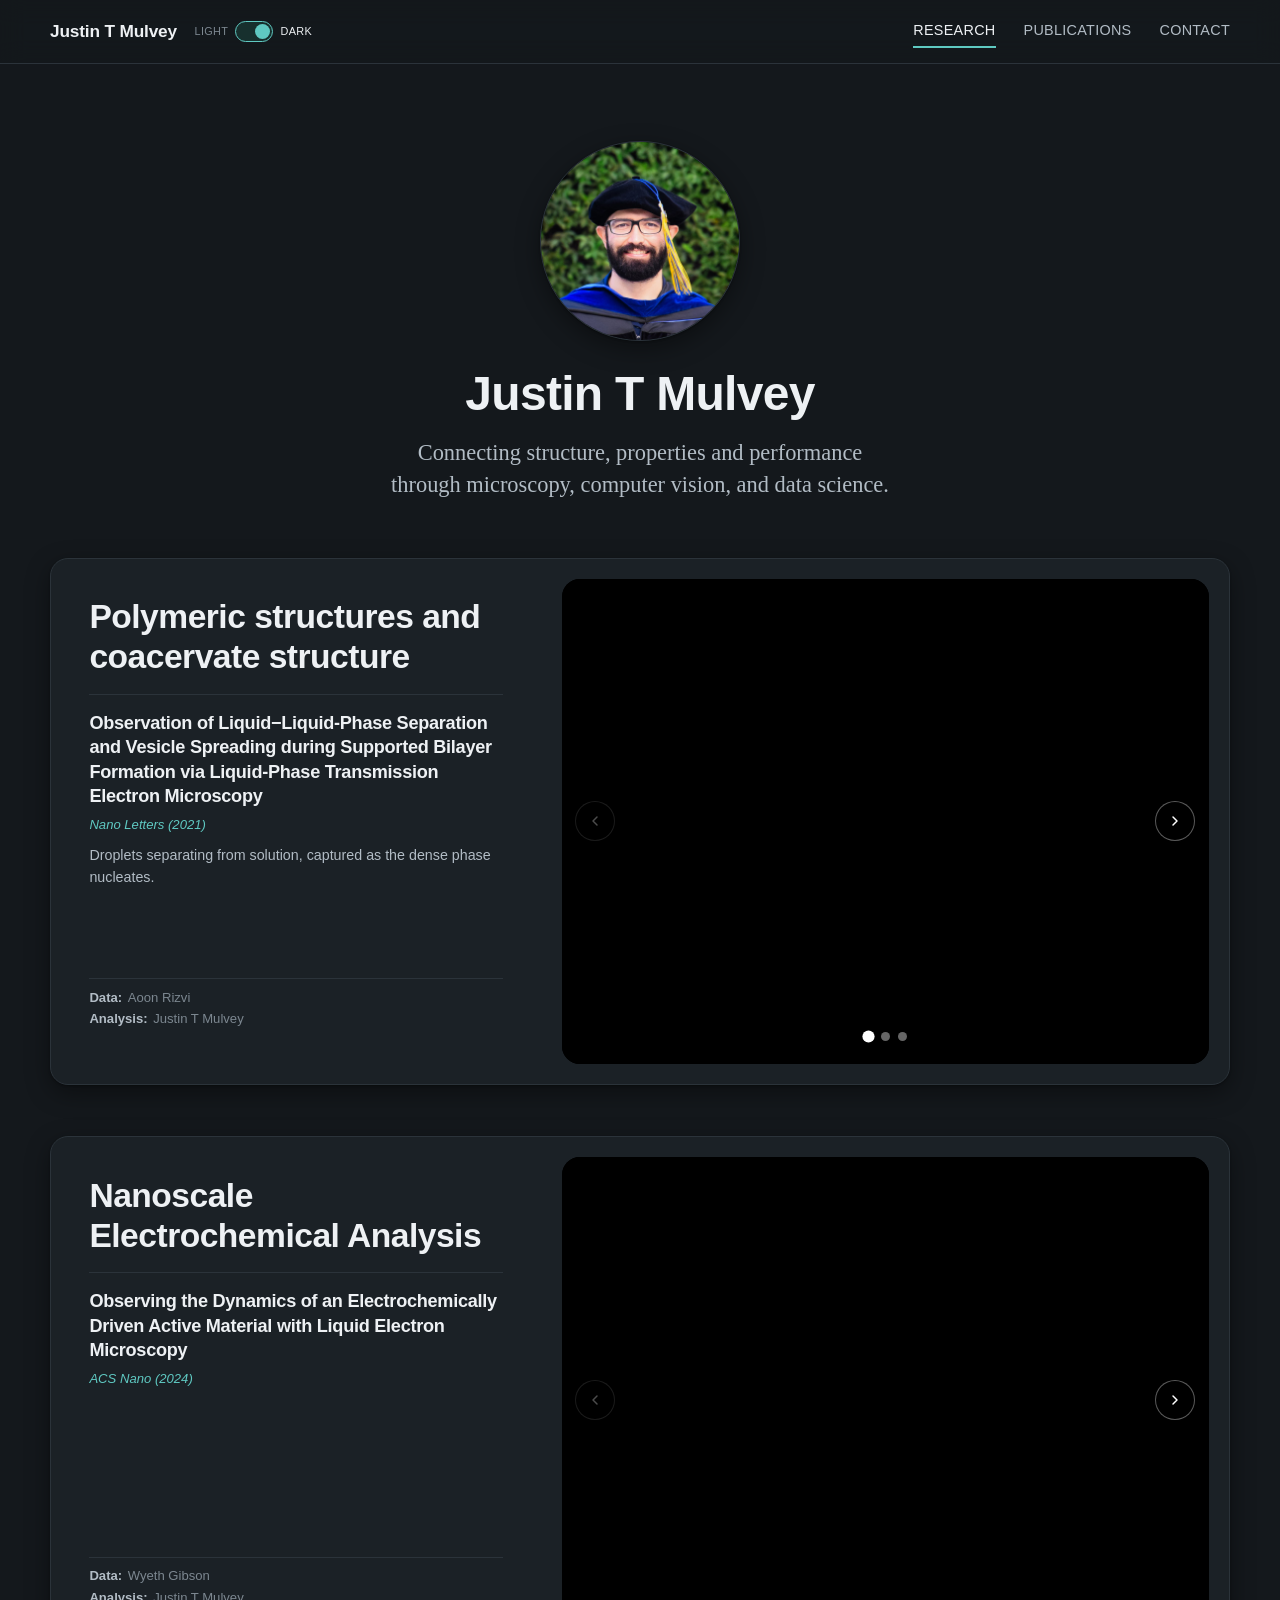
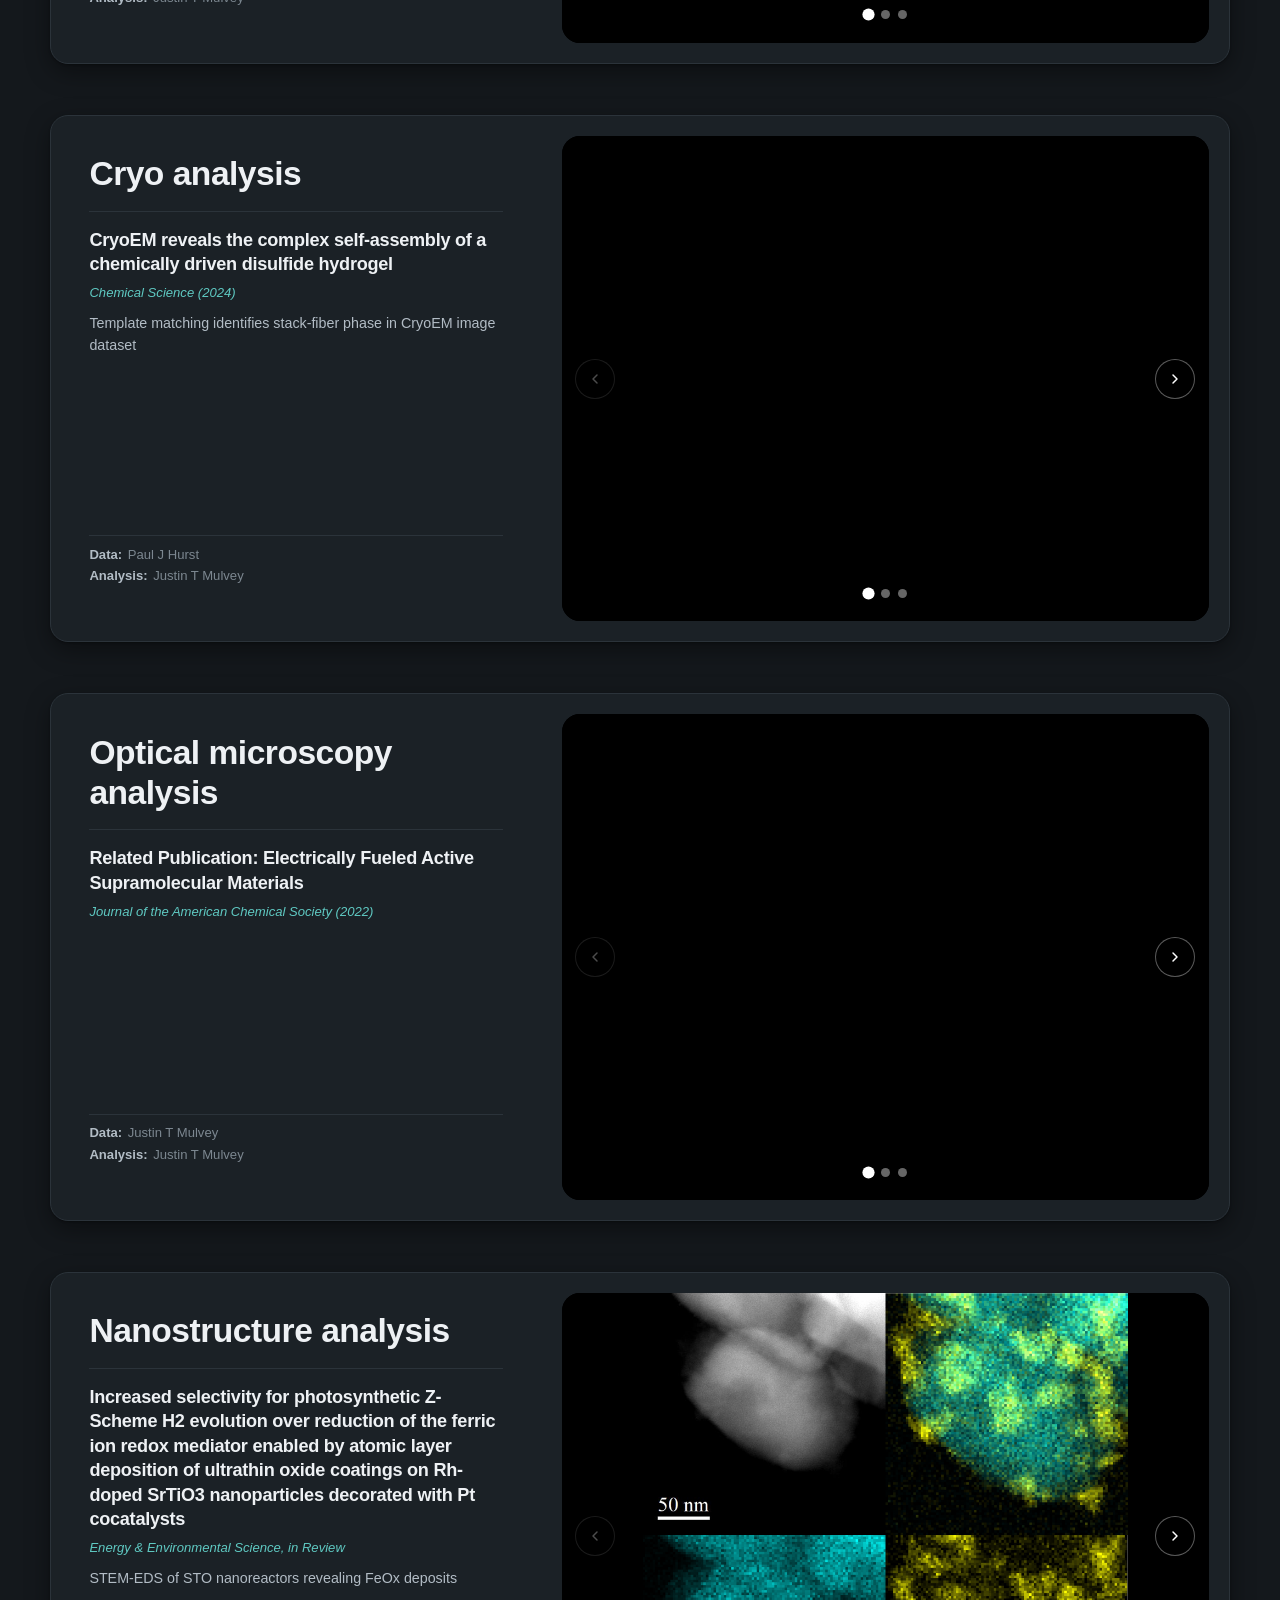
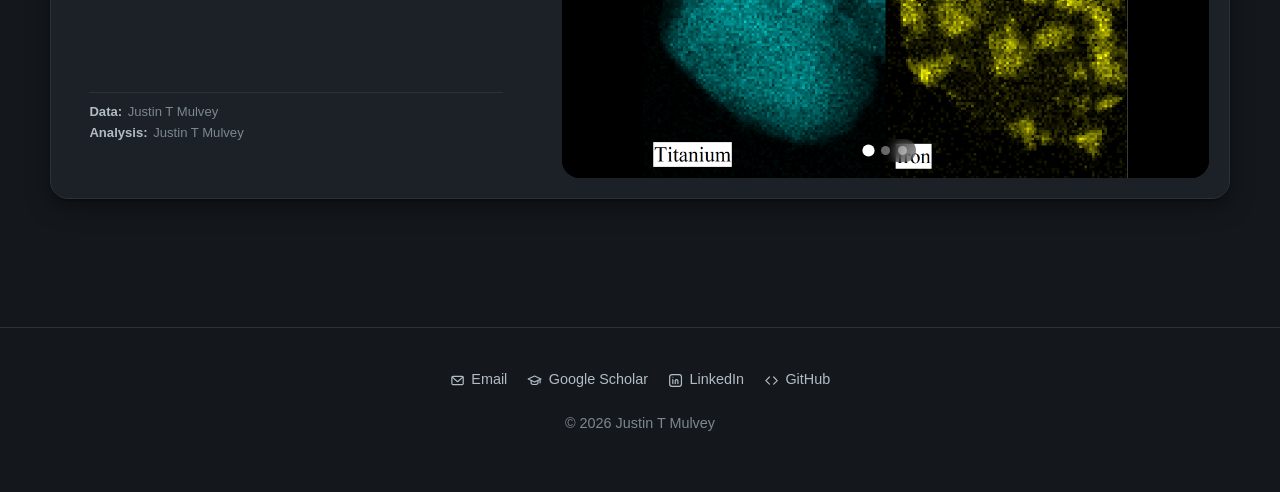
==== index.html @ dd1f4dfb "Add website files" ====
<!DOCTYPE html>
<html lang="en">
<head>
<meta charset="utf-8">
<meta name="viewport" content="width=device-width, initial-scale=1">
<script>
(function () {
  try {
    var stored = localStorage.getItem('theme');
    var theme = stored || 'dark';
    document.documentElement.setAttribute('data-theme', theme);
  } catch (e) {}
})();
</script>
<title>Justin T Mulvey — Research</title>
<meta name="description" content="Connecting structure, properties and performance through microscopy, computer vision, and data science.">
<link rel="icon" href="assets/img/site/favicon.svg" type="image/svg+xml">
<link rel="stylesheet" href="assets/css/base.css">
<link rel="stylesheet" href="assets/css/layout.css">
<link rel="stylesheet" href="assets/css/cards.css">
<link rel="stylesheet" href="assets/css/mobile.css">
<link rel="canonical" href="https://justintmulvey.github.io/">
<meta property="og:type" content="website">
<meta property="og:site_name" content="Justin T Mulvey">
<meta property="og:url" content="https://justintmulvey.github.io/">
<meta property="og:title" content="Justin T Mulvey — Research">
<meta property="og:description" content="Connecting structure, properties and performance through microscopy, computer vision, and data science.">
<meta property="og:image" content="https://justintmulvey.github.io/assets/img/site/og-image.png">
<meta property="og:image:width" content="1200">
<meta property="og:image:height" content="630">
<meta property="og:image:alt" content="Justin T Mulvey — connecting structure, properties and performance through microscopy, computer vision, and data science.">
<meta name="twitter:card" content="summary_large_image">
<meta name="twitter:title" content="Justin T Mulvey — Research">
<meta name="twitter:description" content="Connecting structure, properties and performance through microscopy, computer vision, and data science.">
<meta name="twitter:image" content="https://justintmulvey.github.io/assets/img/site/og-image.png">
</head>
<body>

<a class="skip-link" href="#main">Skip to content</a>

<header class="site-header">
  <div class="wrap site-header__inner">
    <div class="site-header__brand">
      <a class="site-header__name" href="index.html">Justin T Mulvey</a>
      <div class="theme-switch">
        <span class="theme-switch__label theme-switch__label--light">Light</span>
        <button id="theme-toggle" class="theme-toggle" type="button" aria-label="Toggle dark mode" aria-pressed="true">
          <span class="theme-toggle__thumb"></span>
        </button>
        <span class="theme-switch__label theme-switch__label--dark">Dark</span>
      </div>
    </div>
    <nav class="site-nav" aria-label="Main">
      <a href="index.html" aria-current="page">Research</a>
      <a href="publications.html">Publications</a>
      <a href="contact.html">Contact</a>
    </nav>
  </div>
</header>

<main id="main">

  <section class="hero hero--photo">
    <div class="wrap">
      <img class="hero__photo" src="assets/img/site/headshot.jpg" alt="Portrait of Justin T Mulvey" width="800" height="800">
      <h1 class="hero__title">Justin T Mulvey</h1>
      <p class="hero__tagline">
        Connecting structure, properties and performance through microscopy,
        computer vision, and data science.
      </p>
    </div>
  </section>

  <div class="wrap">
    <div id="cards" class="cards" aria-live="polite">
      <p class="cards__loading">Loading research…</p>
    </div>
  </div>

</main>

<footer class="site-footer">
  <div class="wrap">
    <p>&copy; <span id="year"></span> Justin T Mulvey</p>
    <nav class="site-footer__links" id="footer-links" aria-label="Elsewhere"></nav>
  </div>
</footer>

<script src="assets/js/lazy-load.js"></script>
<script src="assets/js/card-gallery.js"></script>
<script src="assets/js/render-cards.js"></script>
<script src="assets/js/main.js"></script>
<script src="assets/js/theme.js"></script>
</body>
</html>
---- assets/css/base.css ----
/* ------------------------------------------------------------------
   base.css — design tokens, reset, typography
   Change the palette and type scale here; nothing else hardcodes them.
   ------------------------------------------------------------------ */

:root {
  /* palette */
  --ink:        #14181c;   /* body text */
  --ink-soft:   #55606b;   /* secondary text, captions */
  --ink-faint:  #8b96a1;   /* metadata, counters */
  --paper:      #ffffff;   /* page background */
  --paper-alt:  #f5f6f8;   /* card background */
  --line:       #e2e6ea;   /* hairlines, borders */
  --accent:     #1f6f6b;   /* links, active states */
  --accent-dim: #e6f0ef;   /* accent background wash */
  --header-bg:  rgba(255, 255, 255, 0.88);
  --card-border: rgba(0, 0, 0, 0.85);

  /* type */
  --font-sans: "Inter", -apple-system, BlinkMacSystemFont, "Segoe UI",
               Roboto, Helvetica, Arial, sans-serif;
  --font-serif: "Source Serif 4", Georgia, "Times New Roman", serif;

  --step--1: clamp(0.83rem, 0.8rem + 0.15vw, 0.9rem);
  --step-0:  clamp(1rem, 0.96rem + 0.2vw, 1.08rem);
  --step-1:  clamp(1.2rem, 1.1rem + 0.5vw, 1.4rem);
  --step-2:  clamp(1.5rem, 1.3rem + 1vw, 2rem);
  --step-3:  clamp(2rem, 1.6rem + 2vw, 3rem);

  /* space + shape */
  --gap:      1.5rem;
  --radius:   18px;
  --radius-sm: 10px;
  --wrap:     1180px;
  --header-h: 64px;

  --shadow: 0 1px 2px rgba(20, 24, 28, 0.04),
            0 8px 24px rgba(20, 24, 28, 0.06);
}

/* --- dark theme ----------------------------------------------------
   Toggled by assets/js/theme.js, which sets data-theme on <html> and
   mirrors the choice to localStorage. See theme-init snippet in <head>
   for the flash-free load. */
html[data-theme="dark"] {
  --ink:        #eef1f4;
  --ink-soft:   #b2bcc5;
  --ink-faint:  #7c8790;
  --paper:      #14181c;
  --paper-alt:  #1b2126;
  --line:       #2b333a;
  --accent:     #5fc9c2;
  --accent-dim: #17302e;
  --header-bg:  rgba(20, 24, 28, 0.88);
  --card-border: rgba(255, 255, 255, 0.65);

  --shadow: 0 1px 2px rgba(0, 0, 0, 0.3),
            0 8px 24px rgba(0, 0, 0, 0.4);
}

*, *::before, *::after { box-sizing: border-box; }

html {
  scroll-behavior: smooth;
  scroll-padding-top: calc(var(--header-h) + 1rem);
  -webkit-text-size-adjust: 100%;
}

body {
  margin: 0;
  min-height: 100vh;
  display: flex;
  flex-direction: column;
  background: var(--paper);
  color: var(--ink);
  font-family: var(--font-sans);
  font-size: var(--step-0);
  line-height: 1.65;
  -webkit-font-smoothing: antialiased;
  transition: background 0.2s ease, color 0.2s ease;
}

/* pages with little content still push the footer to the bottom of the
   viewport instead of leaving it stranded halfway down */
main { flex: 1 1 auto; }

.icon {
  width: 1.05em;
  height: 1.05em;
  flex: 0 0 auto;
}

h1, h2, h3 {
  line-height: 1.2;
  margin: 0 0 0.5em;
  font-weight: 600;
  letter-spacing: -0.015em;
}

h1 { font-size: var(--step-3); }
h2 { font-size: var(--step-2); }
h3 { font-size: var(--step-1); }

p { margin: 0 0 1em; }
p:last-child { margin-bottom: 0; }

a {
  color: var(--accent);
  text-decoration-thickness: 1px;
  text-underline-offset: 2px;
}
a:hover { text-decoration-thickness: 2px; }

img, video { max-width: 100%; height: auto; display: block; }

code {
  font-family: ui-monospace, SFMono-Regular, Menlo, monospace;
  font-size: 0.9em;
  background: var(--paper-alt);
  padding: 0.1em 0.35em;
  border-radius: 4px;
}

button {
  font: inherit;
  color: inherit;
  cursor: pointer;
}

:focus-visible {
  outline: 2px solid var(--accent);
  outline-offset: 3px;
  border-radius: 3px;
}

.skip-link {
  position: absolute;
  left: -9999px;
  top: 0;
  background: var(--accent);
  color: #fff;
  padding: 0.6rem 1rem;
  z-index: 100;
  border-radius: 0 0 var(--radius-sm) 0;
}
.skip-link:focus { left: 0; }

.visually-hidden {
  position: absolute;
  width: 1px; height: 1px;
  padding: 0; margin: -1px;
  overflow: hidden;
  clip: rect(0 0 0 0);
  white-space: nowrap;
}

@media (prefers-reduced-motion: reduce) {
  html { scroll-behavior: auto; }
  *, *::before, *::after {
    animation-duration: 0.01ms !important;
    transition-duration: 0.01ms !important;
  }
}
---- assets/css/layout.css ----
/* ------------------------------------------------------------------
   layout.css — header, footer, page wrappers, publications, contact
   ------------------------------------------------------------------ */

.wrap {
  width: min(100% - 2.5rem, var(--wrap));
  margin-inline: auto;
}

/* --- header ------------------------------------------------------- */

.site-header {
  position: sticky;
  top: 0;
  z-index: 20;
  height: var(--header-h);
  background: var(--header-bg);
  backdrop-filter: saturate(180%) blur(12px);
  border-bottom: 1px solid var(--line);
  transition: background 0.2s ease, border-color 0.2s ease;
}

.site-header__inner {
  height: 100%;
  display: flex;
  align-items: center;
  justify-content: space-between;
  gap: var(--gap);
}

.site-header__brand {
  display: flex;
  align-items: center;
  gap: 1.1rem;
}

.site-header__name {
  font-weight: 600;
  font-size: var(--step-0);
  letter-spacing: -0.01em;
  color: var(--ink);
  text-decoration: none;
}

/* --- dark mode switch ------------------------------------------- */

.theme-switch {
  display: flex;
  align-items: center;
  gap: 0.45rem;
}

.theme-switch__label {
  font-size: 0.68rem;
  letter-spacing: 0.03em;
  text-transform: uppercase;
  color: var(--ink-faint);
  transition: color 0.2s ease;
}

/* the switch defaults to dark, so "Dark" starts emphasized; :has() flips
   emphasis to whichever side is active without any extra JS */
.theme-switch__label--dark { color: var(--ink); }

.theme-switch:has(.theme-toggle[aria-pressed="false"]) .theme-switch__label--light { color: var(--ink); }
.theme-switch:has(.theme-toggle[aria-pressed="false"]) .theme-switch__label--dark { color: var(--ink-faint); }

.theme-toggle {
  --track-w: 38px;
  --track-h: 21px;
  flex: 0 0 auto;
  width: var(--track-w);
  height: var(--track-h);
  padding: 2px;
  display: inline-flex;
  align-items: center;
  background: var(--paper-alt);
  border: 1px solid var(--line);
  border-radius: 999px;
  transition: background 0.2s ease, border-color 0.2s ease;
}

.theme-toggle__thumb {
  width: calc(var(--track-h) - 6px);
  height: calc(var(--track-h) - 6px);
  border-radius: 50%;
  background: var(--ink-faint);
  transform: translateX(0);
  transition: transform 0.2s ease, background 0.2s ease;
}

.theme-toggle[aria-pressed="true"] {
  background: var(--accent-dim);
  border-color: var(--accent);
}

.theme-toggle[aria-pressed="true"] .theme-toggle__thumb {
  background: var(--accent);
  transform: translateX(calc(var(--track-w) - var(--track-h)));
}

.site-nav {
  display: flex;
  gap: 1.75rem;
}

.site-nav a {
  color: var(--ink-soft);
  text-decoration: none;
  font-size: var(--step--1);
  letter-spacing: 0.02em;
  text-transform: uppercase;
  padding: 0.25rem 0;
  border-bottom: 2px solid transparent;
}

.site-nav a:hover { color: var(--ink); }

.site-nav a[aria-current="page"] {
  color: var(--ink);
  border-bottom-color: var(--accent);
}

/* --- hero --------------------------------------------------------- */

.hero {
  padding: clamp(2.4rem, 6.4vw, 4.8rem) 0 clamp(2rem, 5vw, 3.5rem);
}

.hero__title {
  margin-bottom: 0.3em;
}

.hero__tagline {
  font-family: var(--font-serif);
  font-size: var(--step-1);
  color: var(--ink-soft);
  max-width: 34ch;
  line-height: 1.45;
}

.hero--photo .wrap {
  display: flex;
  flex-direction: column;
  align-items: center;
  text-align: center;
}

.hero__photo {
  width: clamp(140px, 20vw, 200px);
  height: clamp(140px, 20vw, 200px);
  border-radius: 50%;
  object-fit: cover;
  box-shadow: var(--shadow);
  border: 1px solid var(--line);
  margin-bottom: 1.5rem;
}

.hero--photo .hero__tagline {
  max-width: 46ch;
}

/* --- generic inner page ------------------------------------------- */

.page {
  padding: clamp(2rem, 4.8vw, 3.6rem) 0 5rem;
}

.page__title { margin-bottom: 0.4em; }

.page__lead {
  color: var(--ink-soft);
  max-width: 62ch;
  margin-bottom: 2.5rem;
}

/* --- publications: card grid ---------------------------------------- */

.pub-grid {
  display: grid;
  grid-template-columns: repeat(auto-fill, minmax(280px, 1fr));
  gap: var(--gap);
}

.pub-card {
  display: block;
  height: 440px;
  background: var(--paper-alt);
  border: 1px solid var(--card-border);
  border-radius: var(--radius);
  box-shadow: var(--shadow);
  overflow: hidden;
  transition: transform 0.15s ease, box-shadow 0.15s ease, border-color 0.2s ease;
}

.pub-card:has(.pub-card__link:hover) {
  transform: translateY(-2px);
  box-shadow: 0 4px 10px rgba(20, 24, 28, 0.07), 0 14px 28px rgba(20, 24, 28, 0.08);
}

.pub-card__link {
  display: grid;
  grid-template-rows: 2fr 3fr;
  height: 100%;
  color: inherit;
  text-decoration: none;
}

.pub-card__thumb {
  background: #fff;
  display: grid;
  overflow: hidden;
  border-bottom: 1px solid var(--card-border);
  transition: border-color 0.2s ease;
}

.pub-card--placeholder .pub-card__thumb {
  background: var(--paper-alt);
}

.pub-card__thumb img {
  grid-area: 1 / 1;
  width: 100%;
  height: 100%;
  object-fit: contain;
  background: inherit;
}

.pub-card--placeholder .pub-card__thumb img {
  object-fit: none;
  width: auto;
  height: auto;
  margin: auto;
  opacity: 0.85;
}

.pub-card__body {
  display: flex;
  flex-direction: column;
  min-height: 0;
  overflow: hidden;
  padding: 1.1rem 1.25rem 1.3rem;
}

.pub-card__tags {
  display: flex;
  flex-wrap: wrap;
  gap: 0.4rem;
  margin-bottom: 0.5rem;
}

.pub-card__tag {
  display: inline-block;
  font-size: 0.7rem;
  letter-spacing: 0.06em;
  text-transform: uppercase;
  background: var(--accent-dim);
  color: var(--accent);
  border-radius: 999px;
  padding: 0.15rem 0.6rem;
}

.pub-card__title {
  font-size: var(--step-0);
  font-weight: 600;
  line-height: 1.35;
  margin: 0 0 0.35em;
  color: var(--ink);
  display: -webkit-box;
  -webkit-box-orient: vertical;
  -webkit-line-clamp: 4;
  overflow: hidden;
}

.pub-card__link:hover .pub-card__title { color: var(--accent); }

.pub-card__authors {
  font-size: var(--step--1);
  line-height: 1.4;
  color: var(--ink-faint);
  margin: 0 0 0.5em;
  display: -webkit-box;
  -webkit-box-orient: vertical;
  -webkit-line-clamp: 5;
  overflow: hidden;
  text-align: justify;
  text-justify: inter-word;
}

.pub-card__authors strong {
  color: var(--ink-soft);
  font-weight: 700;
}

.pub-card__meta {
  font-size: var(--step--1);
  color: var(--ink-faint);
  margin: auto 0 0;
}

.pub-more {
  display: block;
  margin: 1.75rem auto 0;
  padding: 0.7rem 1.6rem;
  background: transparent;
  color: var(--ink-soft);
  border: 1px solid var(--line);
  border-radius: 999px;
  font-size: var(--step--1);
  letter-spacing: 0.04em;
  text-transform: uppercase;
  transition: border-color 0.15s, color 0.15s, background 0.15s;
}

.pub-more:hover {
  color: var(--accent);
  border-color: var(--accent);
  background: var(--accent-dim);
}

/* --- CV-style dense publication list -------------------------------- */

.cv-pubs {
  margin-top: 3.5rem;
  padding-top: 2.5rem;
  border-top: 1px solid var(--line);
}

.cv-pubs__title {
  font-size: var(--step-2);
  margin-bottom: 0.6em;
}

.cv-pubs__subhead {
  font-size: var(--step--1);
  text-transform: uppercase;
  letter-spacing: 0.08em;
  color: var(--ink-soft);
  margin: 1.75rem 0 0.5rem;
}

.cv-pubs__list {
  margin: 0;
  padding-left: 1.6rem;
  font-size: var(--step-0);
  line-height: 1.45;
  color: var(--ink-soft);
  text-align: justify;
  text-justify: inter-word;
}

.cv-pubs__list li {
  margin-bottom: 0.55rem;
  padding-left: 0.15rem;
}

.cv-pubs__list li::marker {
  color: var(--ink-faint);
  font-variant-numeric: tabular-nums;
}

.cv-pubs__list strong {
  color: var(--ink);
  font-weight: 700;
}

.cv-pubs__list em {
  font-style: italic;
  color: var(--ink-faint);
}

.cv-pubs__list em.cv-pubs__journal {
  color: var(--ink);
}

.cv-pubs__list a {
  color: var(--accent);
  word-break: break-all;
}

.cv-pubs__list--bullet {
  list-style: disc;
}

/* --- contact ------------------------------------------------------- */

.contact-links {
  list-style: none;
  padding: 0;
  margin: 0;
  display: grid;
  gap: 0.75rem;
}

/* grid items default to min-width: auto, which lets the nowrap URL inside
   push the row wider than the page. */
.contact-links li { min-width: 0; }

.contact-links a {
  display: flex;
  align-items: center;
  justify-content: space-between;
  gap: 1rem;
  padding: 1rem 1.25rem;
  border: 1px solid var(--line);
  border-radius: var(--radius-sm);
  text-decoration: none;
  color: var(--ink);
  transition: border-color 0.15s, background 0.15s;
}

.contact-links a:hover {
  border-color: var(--accent);
  background: var(--accent-dim);
}

.contact-links .label {
  font-weight: 600;
  flex: 0 0 auto;
  white-space: nowrap;
  display: inline-flex;
  align-items: center;
  gap: 0.6rem;
}

.contact-links .value {
  color: var(--ink-faint);
  font-size: var(--step--1);
  flex: 1 1 auto;
  min-width: 0;
  text-align: right;
  white-space: nowrap;
  overflow: hidden;
  text-overflow: ellipsis;
}

/* --- footer -------------------------------------------------------- */

.site-footer {
  border-top: 1px solid var(--line);
  padding: 2.5rem 0 3.5rem;
  margin-top: 4rem;
  font-size: var(--step--1);
  color: var(--ink-faint);
}

/* links row on top, copyright centered beneath it. The copyright comes
   first in the markup (it reads better that way for screen readers and
   with CSS off), so order flips the two visually. */
.site-footer .wrap {
  display: flex;
  flex-direction: column;
  align-items: center;
  gap: 1.25rem;
  text-align: center;
}

.site-footer .wrap > p {
  order: 2;
  margin: 0;
}

.site-footer__links {
  order: 1;
  display: flex;
  gap: 1.25rem;
  flex-wrap: wrap;
  justify-content: center;
}

.site-footer__links a {
  display: inline-flex;
  align-items: center;
  gap: 0.4rem;
  color: var(--ink-soft);
  text-decoration: none;
}
.site-footer__links a:hover { color: var(--accent); }
---- assets/css/cards.css ----
/* ------------------------------------------------------------------
   cards.css — research card + gallery, desktop layout
   Mobile overrides live in mobile.css.
   ------------------------------------------------------------------ */

.cards {
  display: grid;
  gap: clamp(2rem, 4vw, 3.5rem);
  padding-bottom: 4rem;
}

.cards__loading {
  color: var(--ink-faint);
  padding: 3rem 0;
}

.card {
  background: var(--paper-alt);
  border: 1px solid var(--line);
  border-radius: var(--radius);
  box-shadow: var(--shadow);
  overflow: hidden;
  display: grid;
  grid-template-columns: minmax(0, 5fr) minmax(0, 7fr);
  align-items: stretch;
}

/* ---- left column: text ------------------------------------------- */

.card__text {
  padding: clamp(1.75rem, 3vw, 2.75rem);
  display: flex;
  flex-direction: column;
  gap: 1rem;
}

.card__title {
  font-size: calc(var(--step-2) * 1.05);
  margin: 0;
  padding-bottom: 1rem;
  border-bottom: 1px solid var(--line);
}

/* the part that swaps as you click through slides — sits directly under
   the title's rule now that the card description is gone. Flex column so
   .card__slide-credits can be pinned to the bottom via margin-top: auto,
   regardless of how long the description above it runs. */
.card__slide-text {
  min-height: 7.5rem;
  flex: 1 1 auto;
  display: flex;
  flex-direction: column;
  transition: opacity 0.22s ease;
}

.card__slide-text.is-swapping { opacity: 0; }

.card__slide-title {
  /* smaller than a section heading — slide titles can run as long as a full
     paper title, so keep this compact rather than growing the card. */
  font-size: calc(var(--step-0) * 1.05);
  line-height: 1.35;
  font-weight: 600;
  margin: 0 0 0.35rem;
}

.card__slide-journal {
  font-size: 0.819rem;
  font-style: italic;
  color: var(--accent);
  margin: 0 0 0.5rem;
  display: block;
  text-decoration: none;
}

.card__slide-journal:hover { text-decoration: underline; }

.card__slide-desc {
  color: var(--ink-soft);
  font-size: 0.8925rem;
  line-height: 1.55;
}

/* extra front-matter fields (e.g. data / analysis credits) — always sits
   at the bottom of the card, flush against the media pane's bottom edge,
   no matter how short the description above it is. */
.card__slide-credits {
  margin-top: auto;
  padding-top: 0.6rem;
  border-top: 1px solid var(--line);
  display: flex;
  flex-direction: column;
  gap: 0.2rem;
}

.card__slide-credit {
  display: flex;
  gap: 0.35rem;
  font-size: 0.819rem;
  line-height: 1.4;
}

.card__slide-credit dt {
  margin: 0;
  font-weight: 600;
  color: var(--ink-soft);
}

.card__slide-credit dd {
  margin: 0;
  color: var(--ink-faint);
}

/* ---- right column: media ------------------------------------------ */

.card__media {
  position: relative;
  background: #000;
  display: grid;
  aspect-ratio: 4 / 3;
  min-height: 360px;
  max-height: 620px;
  /* inset on all sides so the media pane reads as its own rounded tile —
     left edge rounded to match the right, not just clipped by the card. */
  margin: 1.25rem;
  border-radius: var(--radius);
  overflow: hidden;
}

.card__slides {
  position: relative;
  grid-area: 1 / 1;
  overflow: hidden;
}

.card__slide {
  position: absolute;
  inset: 0;
  opacity: 0;
  visibility: hidden;
  transition: opacity 0.3s ease;
}

.card__slide.is-active {
  opacity: 1;
  visibility: visible;
}

.card__slide img,
.card__slide video {
  width: 100%;
  height: 100%;
  /* contain, not cover: never stretch or crop the source. Any leftover
     space letterboxes/pillarboxes against the black .card__media backdrop. */
  object-fit: contain;
  background: #000;
}

/* ---- click-through affordance -------------------------------------- */

/* prev/next: fixed to the media pane's edges, vertically centered */
.card__arrow {
  position: absolute;
  top: 50%;
  transform: translateY(-50%);
  z-index: 4;
  width: 40px;
  height: 40px;
  border-radius: 50%;
  border: 1px solid rgba(255, 255, 255, 0.35);
  background: rgba(0, 0, 0, 0.4);
  color: #fff;
  backdrop-filter: blur(6px);
  display: grid;
  place-items: center;
  transition: background 0.15s, transform 0.15s;
}

.card__arrow--prev { left: 0.85rem; }
.card__arrow--next { right: 0.85rem; }

.card__arrow:hover:not(:disabled) {
  background: rgba(0, 0, 0, 0.6);
  transform: translateY(-50%) scale(1.08);
}

.card__arrow:disabled { opacity: 0.3; cursor: default; }

/* dots: centered at the bottom, no full-width gradient behind them */
.card__controls {
  grid-area: 1 / 1;
  align-self: end;
  z-index: 3;
  display: flex;
  justify-content: center;
  padding: 1rem;
  pointer-events: none;
}

.card__controls > * { pointer-events: auto; }

.card__dots {
  display: flex;
  gap: 0.5rem;
  background: rgba(0, 0, 0, 0.4);
  padding: 0.45rem 0.6rem;
  border-radius: 999px;
  backdrop-filter: blur(6px);
}

.card__dot {
  width: 9px;
  height: 9px;
  padding: 0;
  border: 0;
  border-radius: 50%;
  background: rgba(255, 255, 255, 0.4);
  transition: background 0.15s, transform 0.15s;
}

.card__dot:hover { background: rgba(255, 255, 255, 0.7); }

.card__dot.is-active {
  background: #fff;
  transform: scale(1.35);
}

/* a nudge on the first card so the interaction is unmistakable */
.card__hint {
  position: absolute;
  top: 1rem;
  right: 1rem;
  z-index: 3;
  font-size: var(--step--1);
  color: #fff;
  background: rgba(0, 0, 0, 0.6);
  border-radius: 999px;
  padding: 0.3rem 0.85rem;
  backdrop-filter: blur(6px);
  animation: hint-pulse 2.4s ease-in-out 3;
  transition: opacity 0.4s;
}

.card__hint.is-hidden { opacity: 0; pointer-events: none; }

.hint--touch { display: none; }

@keyframes hint-pulse {
  0%, 100% { transform: translateY(0);    opacity: 0.85; }
  50%      { transform: translateY(-3px); opacity: 1; }
}

/* the whole media pane advances on click */
.card__media { cursor: pointer; }
.card__media:has(.card__arrow:hover) { cursor: default; }

/* empty-state placeholder while a folder has no media yet */
.card__placeholder {
  grid-area: 1 / 1;
  display: grid;
  place-items: center;
  color: rgba(255, 255, 255, 0.45);
  font-size: var(--step--1);
  text-align: center;
  padding: 2rem;
}
---- assets/css/mobile.css ----
/* ------------------------------------------------------------------
   mobile.css — narrow-viewport overrides. Loaded last so it wins.
   Desktop: two columns, click arrows, text swaps beside the media.
   Mobile:  stacked, swipe the media, text sits underneath.
   ------------------------------------------------------------------ */

@media (max-width: 860px) {

  :root { --header-h: 56px; }

  .site-header__inner { gap: 0.75rem; }

  .site-header__name {
    font-size: 0.95rem;
    white-space: nowrap;
  }

  .site-header__brand { gap: 0.5rem; }

  /* keep just the switch itself — "Light"/"Dark" text is the first thing
     to go when the header is tight, same as the nav labels shrinking below */
  .theme-switch__label { display: none; }

  .site-nav { gap: 0.85rem; }

  .site-nav a {
    font-size: 0.7rem;
    letter-spacing: 0.02em;
    white-space: nowrap;
  }

  .hero__tagline { max-width: none; }

  /* --- stacked card ---
     Order on mobile is title → media → slide text. The title lives inside
     .card__text in the markup (that's what makes the desktop two-column
     layout work), so the wrapper is dissolved with display: contents and its
     two children become direct grid items that can be ordered around the
     media pane. Padding moves onto the children, since a contents box
     paints nothing itself. */

  .card {
    grid-template-columns: 1fr;
    border-radius: var(--radius-sm);
  }

  .card__text { display: contents; }

  .card__title {
    order: 1;
    font-size: calc(var(--step-1) * 1.05);
    padding: 1.25rem 1.15rem 0.9rem;
    margin: 0;
    border-bottom: 0;
  }

  /* Edge-to-edge, but rounded on all four corners so the media reads as its
     own closed block sitting between the title and the slide text, rather
     than a band running into the card's edges. */
  .card__media  {
    order: 2;
    min-height: 0;
    max-height: none;
    aspect-ratio: 4 / 3;
    margin: 0;
    border-radius: var(--radius-sm);
  }

  /* Bottom padding is 0.15rem short of the title's 1.25rem top padding on
     purpose: the credits run at line-height 1.4 against the title's 1.2, so
     that much empty leading already sits below the last baseline. Trimming
     it makes the two gaps read as equal even though the numbers differ. */
  .card__slide-text {
    order: 3;
    min-height: 0;
    padding: 1.25rem 1.15rem 1.1rem;
    margin-top: 0;
  }

  /* the credits list is a <dl>, which carries a 1em bottom margin from the
     UA stylesheet — that was adding an invisible extra line of space below
     "Analysis:" and throwing the two gaps out of balance */
  .card__slide-credits { margin-bottom: 0; }

  /* --- swipeable strip instead of stacked absolute slides --- */

  .card__slides {
    position: static;
    display: flex;
    overflow-x: auto;
    scroll-snap-type: x mandatory;
    scroll-behavior: smooth;
    -webkit-overflow-scrolling: touch;
    scrollbar-width: none;
    /* one slide fills the frame — no peek of the neighbouring slide */
    padding-right: 0;
  }

  .card__slides::-webkit-scrollbar { display: none; }

  .card__slide {
    position: static;
    flex: 0 0 100%;
    opacity: 1;
    visibility: visible;
    scroll-snap-align: start;
    /* without a visible peek there's no partial slide to brake against, so
       pin each swipe to exactly one slide */
    scroll-snap-stop: always;
    transition: none;
  }

  /* arrows are for pointers; on touch the dots + peek carry the message */
  .card__arrow { display: none; }

  .card__controls {
    padding: 0.75rem;
    gap: 0.5rem;
  }

  .card__dot { width: 8px; height: 8px; }

  .card__hint { top: 0.65rem; right: 0.65rem; font-size: 0.75rem; }
  .hint--pointer { display: none; }
  .hint--touch   { display: inline; }

  /* --- other pages --- */

  /* two publication cards per row instead of one. The 280px minimum in the
     desktop auto-fill grid would force a single column at phone widths, so
     the track count is fixed here and the card shrunk to suit. */
  .pub-grid {
    grid-template-columns: repeat(2, minmax(0, 1fr));
    gap: 0.85rem;
  }

  .pub-card { height: 375px; }

  .pub-card__link { grid-template-rows: 4fr 7fr; }

  .pub-card__body { padding: 0.7rem 0.75rem 0.85rem; }

  /* clamps are tighter than desktop's: at half width every line holds far
     fewer words, and the tag row + journal line still have to fit under
     the title without the body clipping. */
  .pub-card__title {
    font-size: 0.8rem;
    line-height: 1.3;
    -webkit-line-clamp: 4;
  }

  .pub-card__authors {
    font-size: 0.7rem;
    line-height: 1.35;
    -webkit-line-clamp: 4;
  }

  .pub-card__meta { font-size: 0.7rem; }

  .pub-card__tag {
    font-size: 0.6rem;
    padding: 0.1rem 0.45rem;
  }

  .site-footer__links { gap: 0.9rem 1.1rem; }

  /* --- contact ---
     Desktop puts the label and the URL on one line, label left, URL right.
     At phone width the URL can't fit beside the label, and because it is
     nowrap it was widening the row past the viewport and giving the whole
     page a horizontal scroll. Stacking the two solves the overflow and
     leaves the URL readable instead of ellipsised down to nothing. */

  .contact-links { gap: 0.6rem; }

  .contact-links a {
    flex-direction: column;
    align-items: stretch;
    gap: 0.2rem;
    padding: 0.85rem 1rem 0.95rem;
    min-height: 3.25rem;
  }

  .contact-links .value {
    text-align: left;
    white-space: normal;
    overflow: visible;
    text-overflow: clip;
    /* long slugs (LinkedIn) break mid-token rather than overflowing */
    overflow-wrap: anywhere;
    font-size: 0.78rem;
    line-height: 1.4;
    /* line the URL up under the label text, past the icon */
    padding-left: 1.65rem;
  }
}

/* very narrow phones */
@media (max-width: 420px) {
  .wrap { width: min(100% - 1.5rem, var(--wrap)); }
  .card__media { aspect-ratio: 1 / 1; }

  .site-header__inner { gap: 0.4rem; }
  .site-header__brand { gap: 0.4rem; }
  .site-nav { gap: 0.6rem; }
  .site-nav a { font-size: 0.64rem; }
}

/* coarse pointers of any width: never rely on hover */
@media (hover: none) {
  .card__hint { animation-iteration-count: 4; }
}
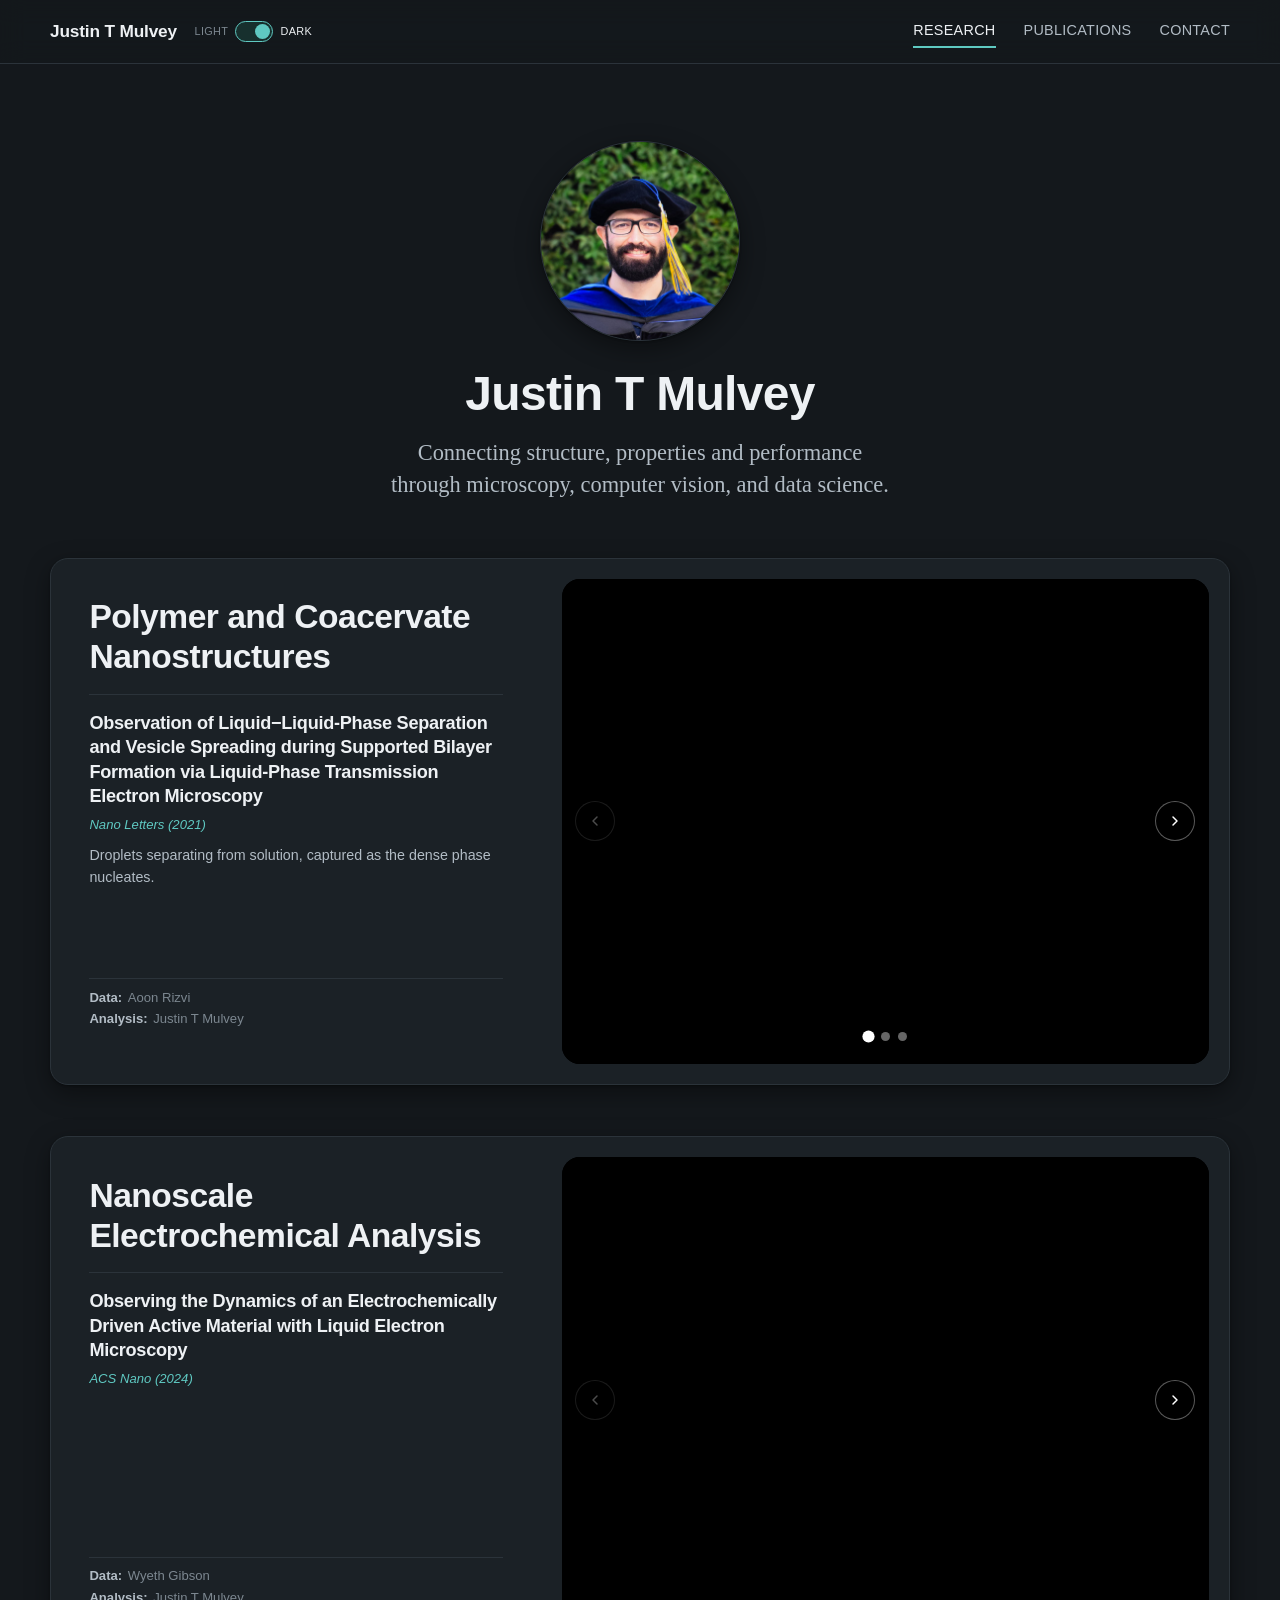
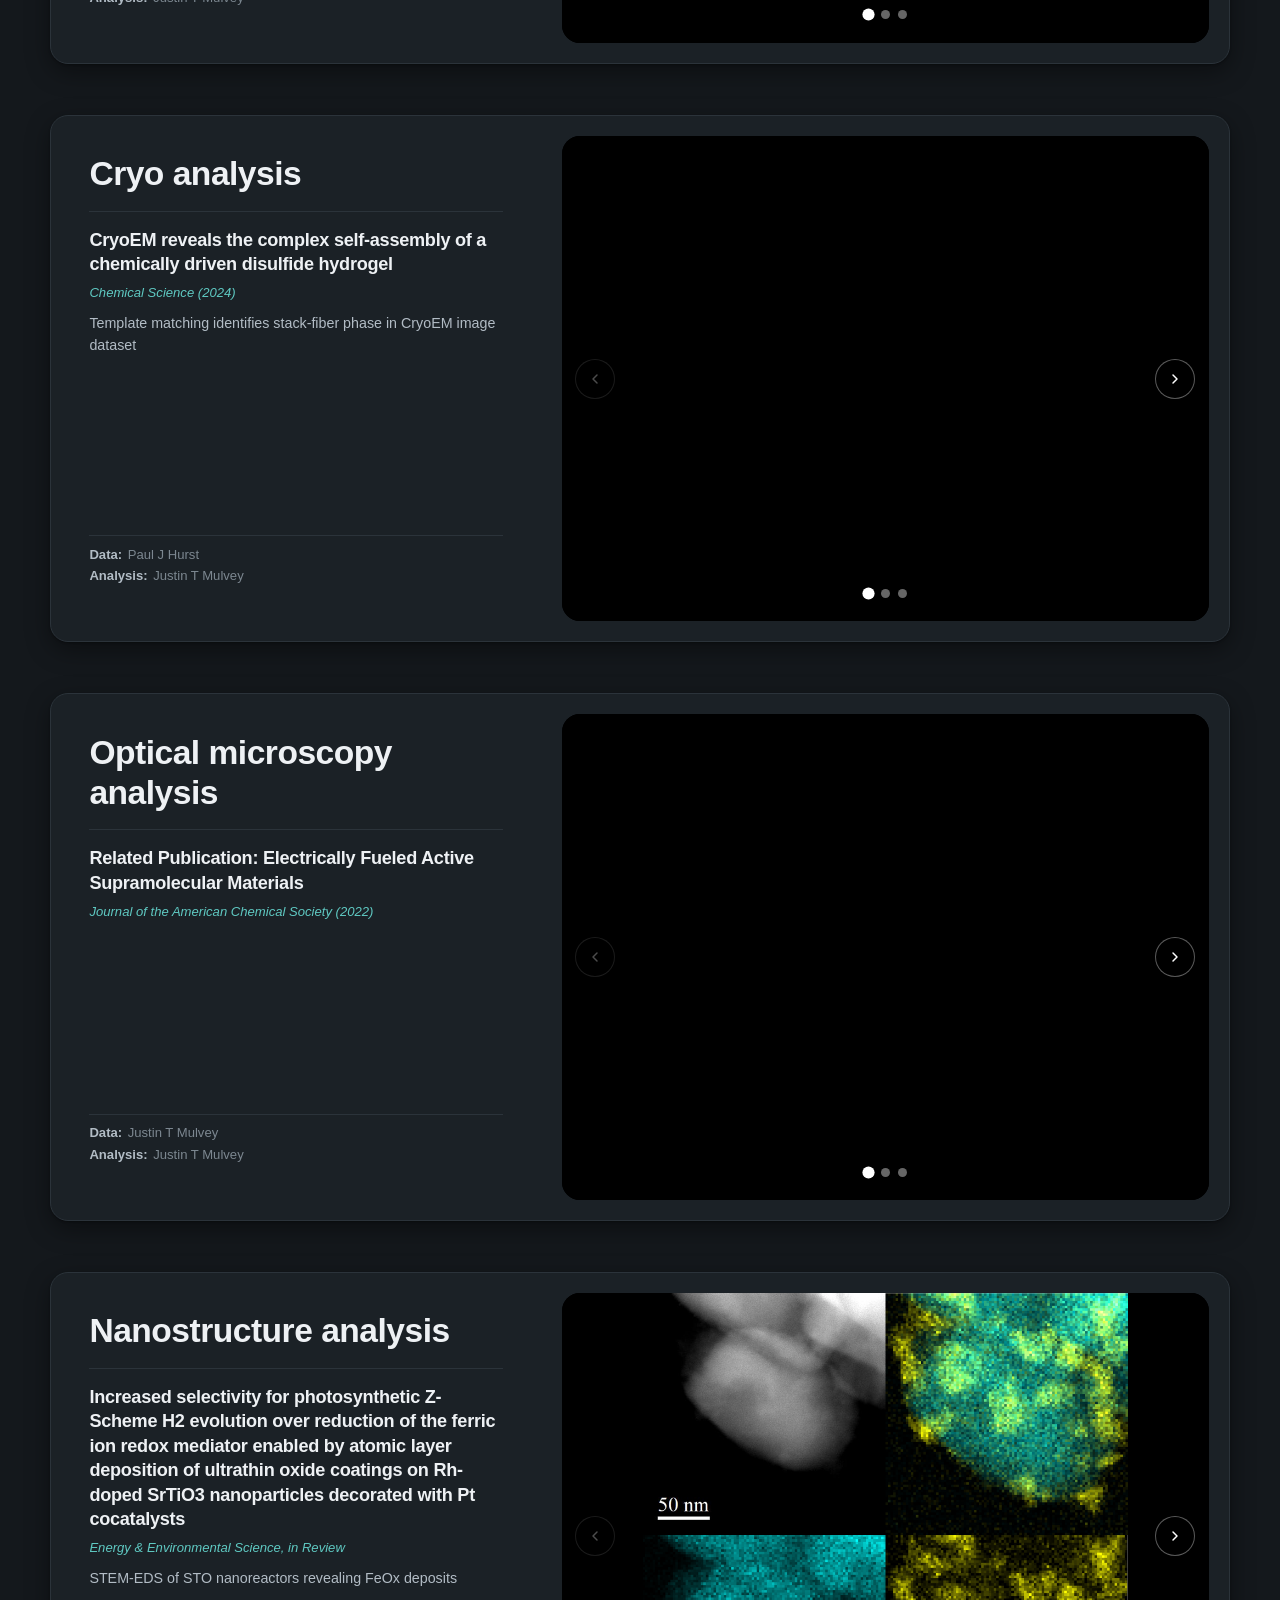
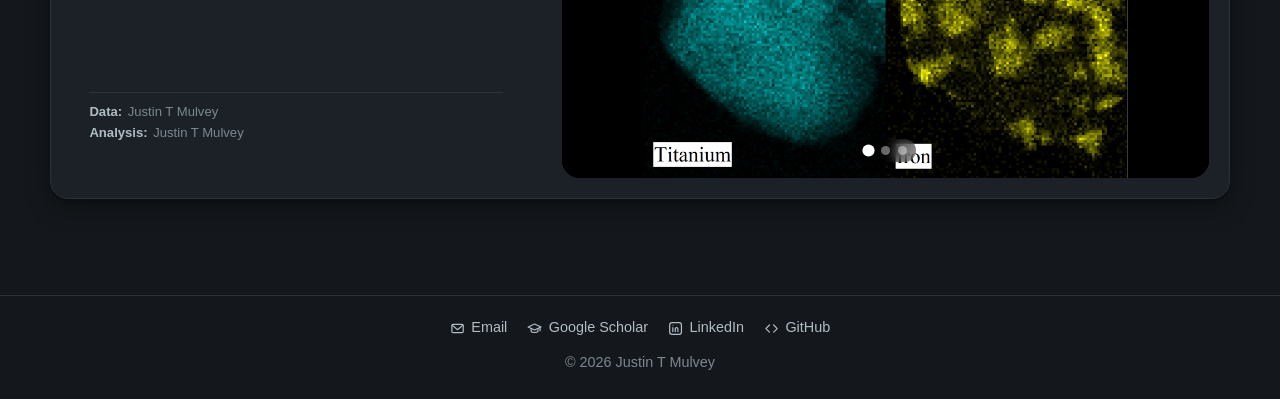
==== commit d64a9a46: "Fixed bugs on publications page on mobile" ====
--- a/index.html
+++ b/index.html
@@ -73,7 +73,13 @@
 
   <div class="wrap">
     <div id="cards" class="cards" aria-live="polite">
-      <p class="cards__loading">Loading research…</p>
+      <!-- Starts hidden. render-cards.js reveals it only if the manifest is
+           still loading after one second, so a fast load never flashes a
+           spinner on its way past. -->
+      <p id="cards-loading" class="cards__loading" hidden>
+        <span class="spinner" aria-hidden="true"></span>
+        <span class="cards__loading-text">Loading research…</span>
+      </p>
     </div>
   </div>
 
--- a/assets/css/layout.css
+++ b/assets/css/layout.css
@@ -162,8 +162,11 @@
 
 /* --- generic inner page ------------------------------------------- */
 
+/* Bottom padding halved (5rem -> 2.5rem). Together with the footer's halved
+   top margin this cuts the run-out from the last button to the footer rule
+   from 9rem to 4.5rem. mobile.css overrides this below 860px. */
 .page {
-  padding: clamp(2rem, 4.8vw, 3.6rem) 0 5rem;
+  padding: clamp(2rem, 4.8vw, 3.6rem) 0 2.5rem;
 }
 
 .page__title { margin-bottom: 0.4em; }
@@ -198,6 +201,7 @@
   box-shadow: 0 4px 10px rgba(20, 24, 28, 0.07), 0 14px 28px rgba(20, 24, 28, 0.08);
 }
 
+/* 40 / 60, image over text, on every screen size. Nothing overrides this. */
 .pub-card__link {
   display: grid;
   grid-template-rows: 2fr 3fr;
@@ -207,6 +211,7 @@
 }
 
 .pub-card__thumb {
+  position: relative;
   background: #fff;
   display: grid;
   overflow: hidden;
@@ -218,19 +223,35 @@
   background: var(--paper-alt);
 }
 
+/* Which edges a figure locks to depends on the figure's own proportions, not
+   on the frame's: wider than 2.2:1 locks left and right, anything squarer
+   locks top and bottom. render-publications.js adds .is-wide once the image
+   reports its dimensions; the default below is the top-and-bottom case.
+
+   Absolutely positioned rather than laid out in the grid — as a grid item the
+   figure sizes the implicit row, which makes its own percentage height
+   circular and silently falls back to natural pixel size. */
 .pub-card__thumb img {
-  grid-area: 1 / 1;
+  position: absolute;
+  top: 50%;
+  left: 50%;
+  transform: translate(-50%, -50%);
+  max-width: none;
+  height: 100%;
+  width: auto;
+  background: inherit;
+}
+
+.pub-card__thumb img.is-wide {
   width: 100%;
-  height: 100%;
-  object-fit: contain;
-  background: inherit;
-}
-
+  height: auto;
+}
+
+/* the "figure not added yet" graphic is a fixed-size mark, not a figure —
+   centred at natural size, neither locked nor scaled */
 .pub-card--placeholder .pub-card__thumb img {
-  object-fit: none;
   width: auto;
   height: auto;
-  margin: auto;
   opacity: 0.85;
 }
 
@@ -283,8 +304,6 @@
   -webkit-box-orient: vertical;
   -webkit-line-clamp: 5;
   overflow: hidden;
-  text-align: justify;
-  text-justify: inter-word;
 }
 
 .pub-card__authors strong {
@@ -320,9 +339,12 @@
 
 /* --- CV-style dense publication list -------------------------------- */
 
+/* Both halves of the run-up from the "Show N more" button to the full list
+   are halved (3.5 -> 1.75 above the rule, 2.5 -> 1.25 below it), so the rule
+   stays proportionally placed in a gap that is now 3rem instead of 6rem. */
 .cv-pubs {
-  margin-top: 3.5rem;
-  padding-top: 2.5rem;
+  margin-top: 1.75rem;
+  padding-top: 1.25rem;
   border-top: 1px solid var(--line);
 }
 
@@ -434,12 +456,69 @@
   text-overflow: ellipsis;
 }
 
+/* Source-code line under the contact list. Deliberately quiet — it is a
+   footnote to the page, not a sixth link in the stack. */
+.contact-note {
+  margin: 1.75rem 0 0;
+  font-size: var(--step--1);
+  color: var(--ink-faint);
+}
+
+.contact-note a { overflow-wrap: anywhere; }
+
+/* --- click-to-copy affordance (email row) ---------------------------
+   The email row copies instead of navigating, so it needs to say so on
+   its face — an unlabelled link that doesn't go anywhere reads as broken.
+
+   Idle and confirmed states are stacked in the same grid cell rather than
+   swapped with display:none, so the control is always as wide as its
+   widest state and the row doesn't twitch when the label changes. */
+
+.copy-affordance {
+  flex: 0 0 auto;
+  display: inline-flex;
+  align-items: center;
+  gap: 0.4rem;
+  color: var(--ink-faint);
+  font-size: var(--step--2, 0.78rem);
+  text-transform: uppercase;
+  letter-spacing: 0.06em;
+  transition: color 0.15s;
+}
+
+.copy-affordance__icon,
+.copy-affordance__text { display: grid; }
+
+.copy-affordance__icon > *,
+.copy-affordance__text > * {
+  grid-area: 1 / 1;
+  transition: opacity 0.15s;
+}
+
+.copy-affordance__icon > :nth-child(2),
+.copy-affordance__done { opacity: 0; }
+
+.contact-links a:hover .copy-affordance { color: var(--accent); }
+
+/* confirmed state: icon flips to a check, label to "Copied", both in the
+   accent colour. main.js clears the class after two seconds. */
+.contact-links__copy.is-copied .copy-affordance { color: var(--accent); }
+.contact-links__copy.is-copied .copy-affordance__icon > :nth-child(1) { opacity: 0; }
+.contact-links__copy.is-copied .copy-affordance__icon > :nth-child(2) { opacity: 1; }
+.contact-links__copy.is-copied .copy-affordance__idle { opacity: 0; }
+.contact-links__copy.is-copied .copy-affordance__done { opacity: 1; }
+
 /* --- footer -------------------------------------------------------- */
 
+/* Was 2.5rem/3.5rem of padding around a 1.25rem-gapped stack — roughly a
+   200px band of empty page. Tightened to a compact strip; the asymmetric
+   padding (a little more below than above) keeps it from looking like the
+   copyright is falling off the bottom edge. margin-top halved with .page's
+   bottom padding, see the note there. */
 .site-footer {
   border-top: 1px solid var(--line);
-  padding: 2.5rem 0 3.5rem;
-  margin-top: 4rem;
+  padding: 1.25rem 0 1.5rem;
+  margin-top: 2rem;
   font-size: var(--step--1);
   color: var(--ink-faint);
 }
@@ -451,7 +530,7 @@
   display: flex;
   flex-direction: column;
   align-items: center;
-  gap: 1.25rem;
+  gap: 0.7rem;
   text-align: center;
 }
 
--- a/assets/css/cards.css
+++ b/assets/css/cards.css
@@ -12,6 +12,52 @@
 .cards__loading {
   color: var(--ink-faint);
   padding: 3rem 0;
+  display: flex;
+  align-items: center;
+  justify-content: center;
+  gap: 0.75rem;
+  text-align: center;
+}
+
+/* Loading wheel — shown only after a one-second wait, see render-cards.js.
+   A ring with one quadrant in the accent colour: the incomplete arc is what
+   makes the rotation legible, a fully coloured ring would look static. */
+.spinner {
+  width: 30px;
+  height: 30px;
+  flex: 0 0 auto;
+  border: 2px solid var(--line);
+  border-top-color: var(--accent);
+  border-radius: 50%;
+  animation: spinner-rotate 0.8s linear infinite;
+}
+
+@keyframes spinner-rotate { to { transform: rotate(360deg); } }
+
+/* The wheel carries the meaning visually; screen readers get the words via
+   the #cards live region instead of a silently spinning box. */
+.cards__loading-text {
+  position: absolute;
+  width: 1px; height: 1px;
+  padding: 0; margin: -1px;
+  overflow: hidden;
+  clip: rect(0 0 0 0);
+  white-space: nowrap;
+}
+
+/* base.css clamps every animation to 0.01ms under reduced motion, which
+   would leave the wheel juddering in place rather than spinning. Drop the
+   wheel entirely for those users and show the words instead. */
+@media (prefers-reduced-motion: reduce) {
+  .spinner { display: none; }
+
+  .cards__loading-text {
+    position: static;
+    width: auto; height: auto;
+    margin: 0;
+    overflow: visible;
+    clip: auto;
+  }
 }
 
 .card {
--- a/assets/css/mobile.css
+++ b/assets/css/mobile.css
@@ -17,8 +17,10 @@
 
   .site-header__brand { gap: 0.5rem; }
 
-  /* keep just the switch itself — "Light"/"Dark" text is the first thing
-     to go when the header is tight, same as the nav labels shrinking below */
+  /* 560–860px the header is still a single row, and there the "Light"/"Dark"
+     text is the first thing to go when space runs short — same as the nav
+     labels shrinking below. The 560px block re-instates them, because once
+     the nav drops to its own row the brand row has width to spare. */
   .theme-switch__label { display: none; }
 
   .site-nav { gap: 0.85rem; }
@@ -134,9 +136,15 @@
     gap: 0.85rem;
   }
 
-  .pub-card { height: 375px; }
-
-  .pub-card__link { grid-template-rows: 4fr 7fr; }
+  /* 33 / 67 here rather than desktop's 40 / 60. A half-width card needs a
+     tall text body for a four-line title and four-line author list, and at
+     40% the image frame came out nearly square (1.04:1) against figures
+     that average 1.94:1 — so every one of them kept a bar. Giving the text
+     two thirds lets the card be shorter overall, which makes the frame
+     proportionally wider and much closer to the figures' own shape. */
+  .pub-card { height: 350px; }
+
+  .pub-card__link { grid-template-rows: 1fr 2fr; }
 
   .pub-card__body { padding: 0.7rem 0.75rem 0.85rem; }
 
@@ -162,7 +170,43 @@
     padding: 0.1rem 0.45rem;
   }
 
-  .site-footer__links { gap: 0.9rem 1.1rem; }
+  /* On a pointer the button announces itself on hover. Touch has no hover,
+     so it sat permanently in its resting grey and read as decoration —
+     wear the accent state all the time instead. */
+  .pub-more {
+    color: var(--accent);
+    border-color: var(--accent);
+    background: var(--accent-dim);
+  }
+
+  /* tighten the run-up to the full list so the button reads as belonging to
+     the grid above it rather than floating between the two sections.
+     3.5rem -> 2.625rem (a quarter off) -> 2.1rem (a further fifth). */
+  .cv-pubs { margin-top: 2.1rem; }
+
+  /* The run-out to the footer rule was 144px on phones — 80px of page
+     padding plus 64px of footer margin, both sized for a wide screen. It
+     now matches the gap above the full list (2.1rem, see .cv-pubs), so the
+     two buttons sit the same distance from the rule beneath them.
+
+     Kept as a single number by zeroing the footer margin: one value to tune
+     rather than two that have to be added together. */
+  .page { padding-bottom: 2.1rem; }
+
+  .site-footer { margin-top: 0; }
+
+  /* Bring the footer down to roughly the header's height. Most of the old
+     197px was padding sized for desktop; the rest was the links wrapping to
+     a second line, so the type and gaps are tightened just enough to keep
+     all four on one row. */
+  .site-footer {
+    padding: 1.15rem 0;
+    font-size: 0.78rem;
+  }
+
+  .site-footer .wrap { gap: 0.55rem; }
+
+  .site-footer__links { gap: 0.8rem; }
 
   /* --- contact ---
      Desktop puts the label and the URL on one line, label left, URL right.
@@ -193,6 +237,23 @@
     /* line the URL up under the label text, past the icon */
     padding-left: 1.65rem;
   }
+
+  /* The stacked row would push the copy control onto a third line of its
+     own. Float it against the right edge instead, vertically centred over
+     both lines, with room reserved on the address so the two never meet. */
+  .contact-links__copy { position: relative; }
+
+  .contact-links__copy .value { padding-right: 5.25rem; }
+
+  .contact-links__copy .copy-affordance {
+    position: absolute;
+    right: 1rem;
+    top: 50%;
+    transform: translateY(-50%);
+    /* no hover on touch, so it wears the accent permanently — same reason
+       .pub-more does above */
+    color: var(--accent);
+  }
 }
 
 /* very narrow phones */
@@ -200,10 +261,85 @@
   .wrap { width: min(100% - 1.5rem, var(--wrap)); }
   .card__media { aspect-ratio: 1 / 1; }
 
-  .site-header__inner { gap: 0.4rem; }
-  .site-header__brand { gap: 0.4rem; }
-  .site-nav { gap: 0.6rem; }
-  .site-nav a { font-size: 0.64rem; }
+  /* four footer links still wrap to a second line below ~360px, which puts
+     the footer back over the header's height — a little tighter keeps them
+     on one row down to 320 */
+  .site-footer { font-size: 0.72rem; }
+  .site-footer__links { gap: 0.6rem; }
+  .site-footer__links a { gap: 0.28rem; }
+}
+
+/* ------------------------------------------------------------------
+   Phone header: two rows.
+
+   On one row the brand, the theme switch and three nav links need about
+   367px, but the page keeps a 20px margin each side — so below roughly
+   385px the nav ran off the right edge (4px over at 375, 19px at 360,
+   59px at 320). Shrinking the type to fit had already pushed the links
+   to ~10px tall, well under the ~44px a fingertip needs.
+
+   Giving the nav its own row fixes both: nothing clips, the labels go
+   back to a readable size, and each link becomes a 45px target spanning
+   a third of the screen. Costs 32px of sticky header.
+   ------------------------------------------------------------------ */
+@media (max-width: 560px) {
+
+  :root { --header-h: 88px; }
+
+  .site-header__inner {
+    flex-direction: column;
+    justify-content: center;
+    gap: 0.15rem;
+    padding: 0.3rem 0;
+  }
+
+  .site-header__brand {
+    width: 100%;
+    justify-content: space-between;
+  }
+
+  .site-header__name { font-size: 1.02rem; }
+
+  /* Stacked header: the nav has moved to its own row, so the brand row is
+     just the name and the switch with a wide gap between them. Bring the
+     "Light"/"Dark" text back — a bare toggle gives no clue which end is
+     which, and there is room for it here. Smaller than desktop's 0.68rem
+     so it reads as a caption on the switch rather than a third nav item. */
+  .theme-switch__label {
+    display: inline;
+    font-size: 0.58rem;
+  }
+
+  .theme-switch { gap: 0.35rem; }
+
+  /* a slightly larger track, plus an invisible cushion around the button.
+     The cushion is deliberately lopsided: extending it downward would hang
+     over the nav row and swallow taps meant for CONTACT, and extending it
+     right would poke past the page margin. So it grows up and left. */
+  .theme-toggle {
+    position: relative;
+    --track-w: 44px;
+    --track-h: 24px;
+  }
+
+  .theme-toggle::after {
+    content: "";
+    position: absolute;
+    inset: -10px 0 -4px -12px;
+  }
+
+  .site-nav {
+    width: 100%;
+    gap: 0;
+    justify-content: space-between;
+  }
+
+  .site-nav a {
+    flex: 1 1 0;
+    text-align: center;
+    font-size: 0.78rem;
+    padding: 0.7rem 0.2rem;
+  }
 }
 
 /* coarse pointers of any width: never rely on hover */
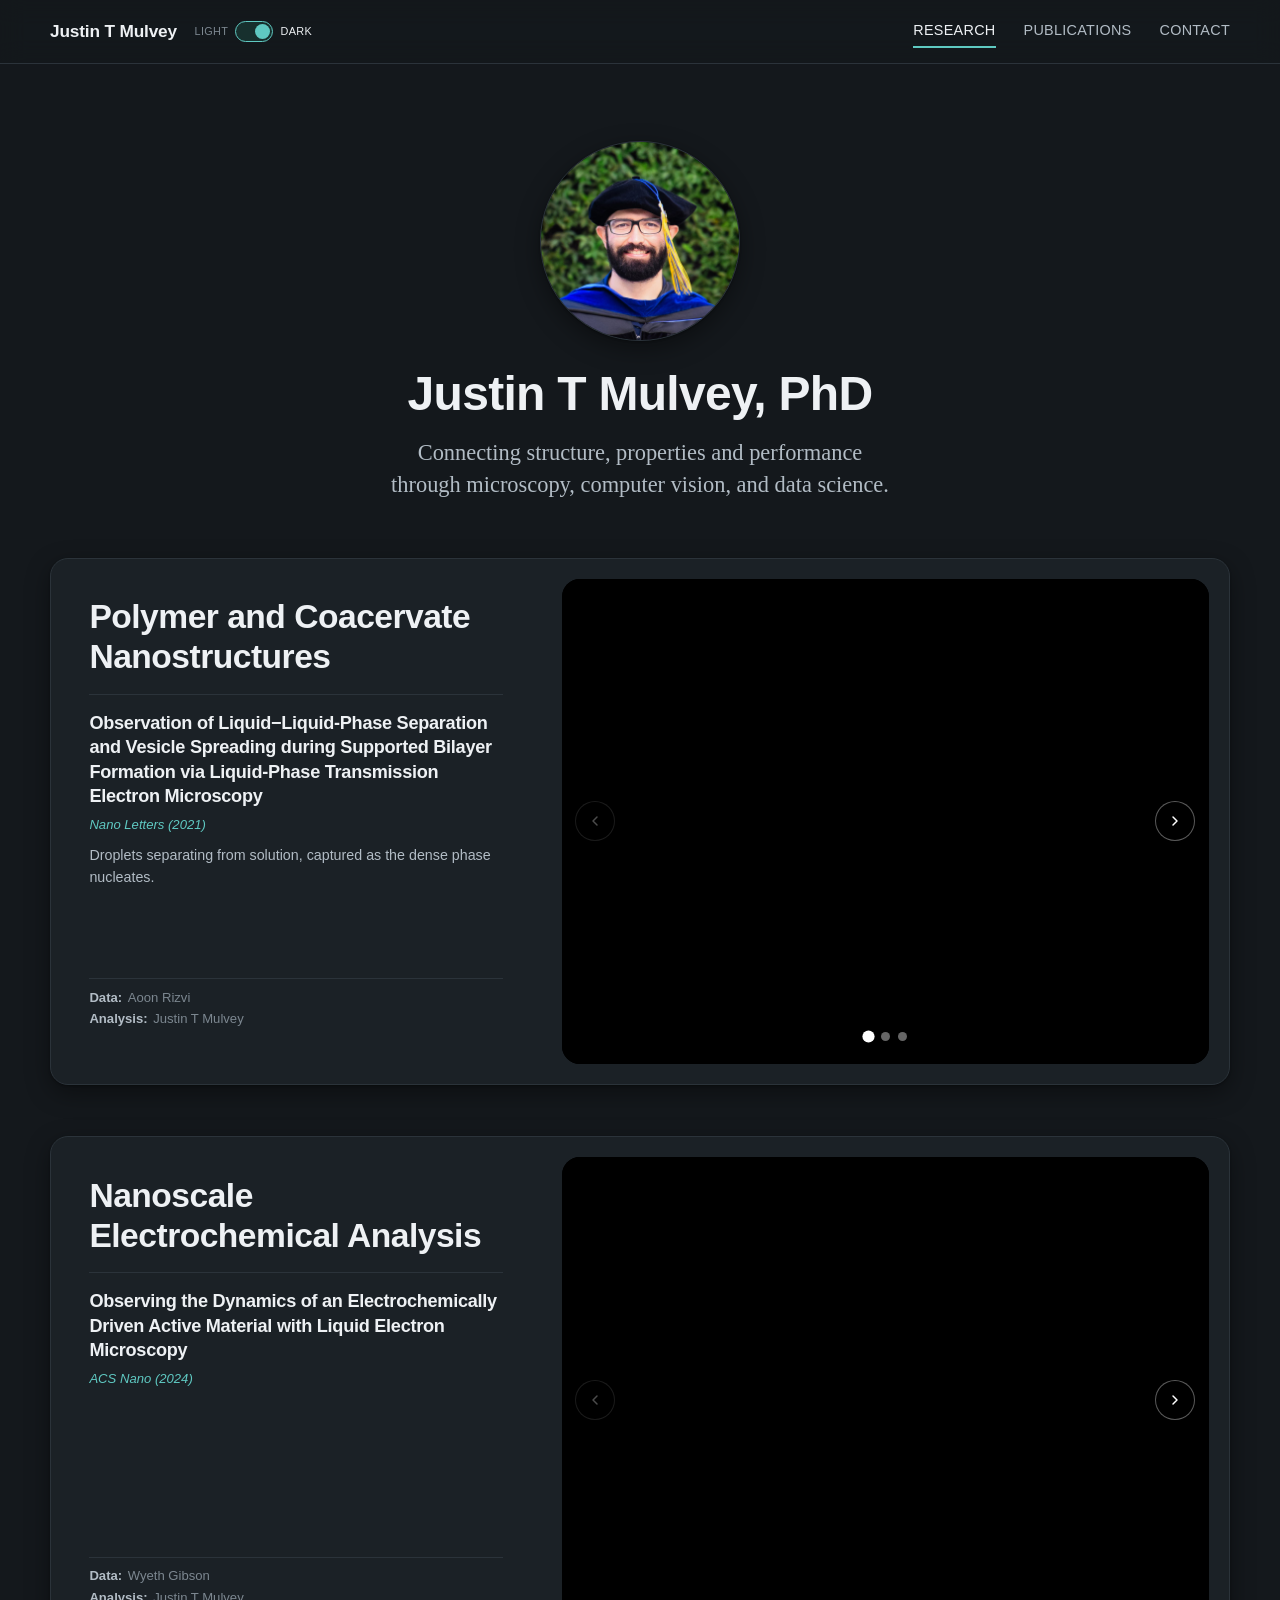
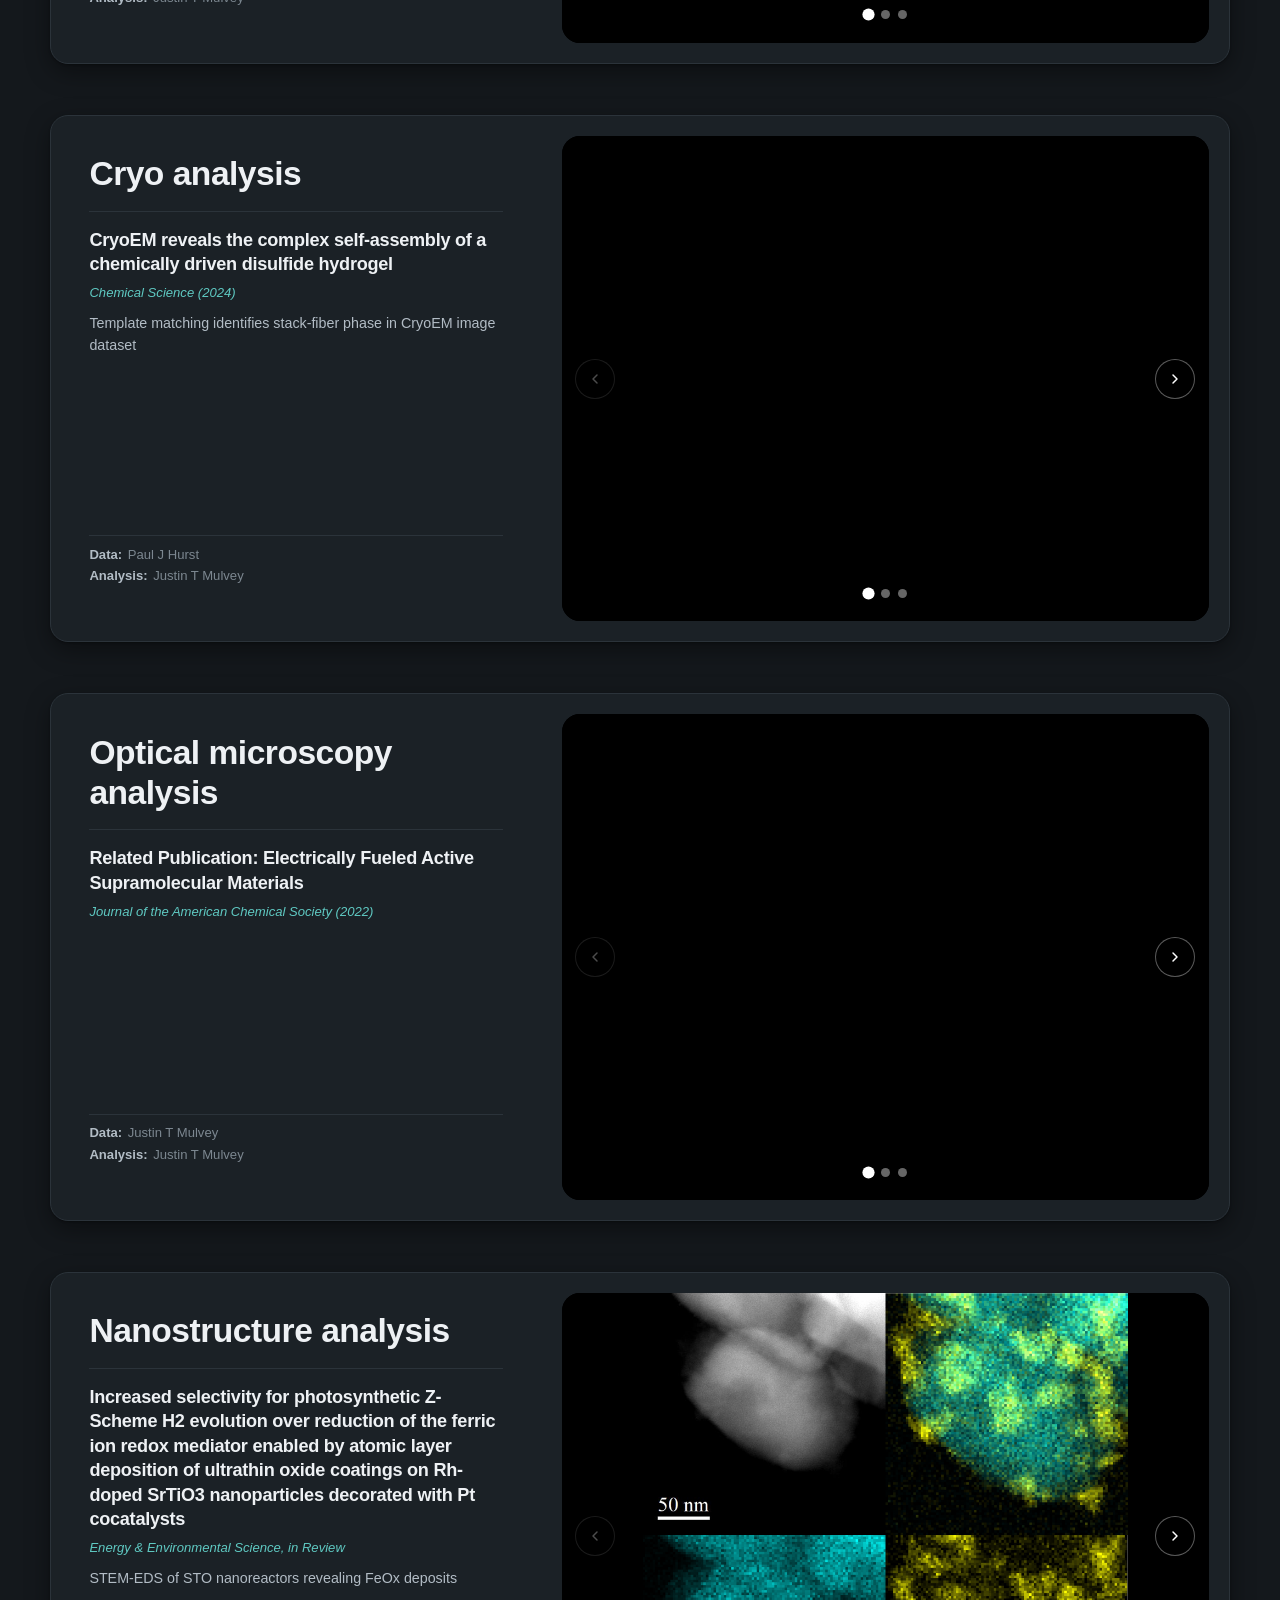
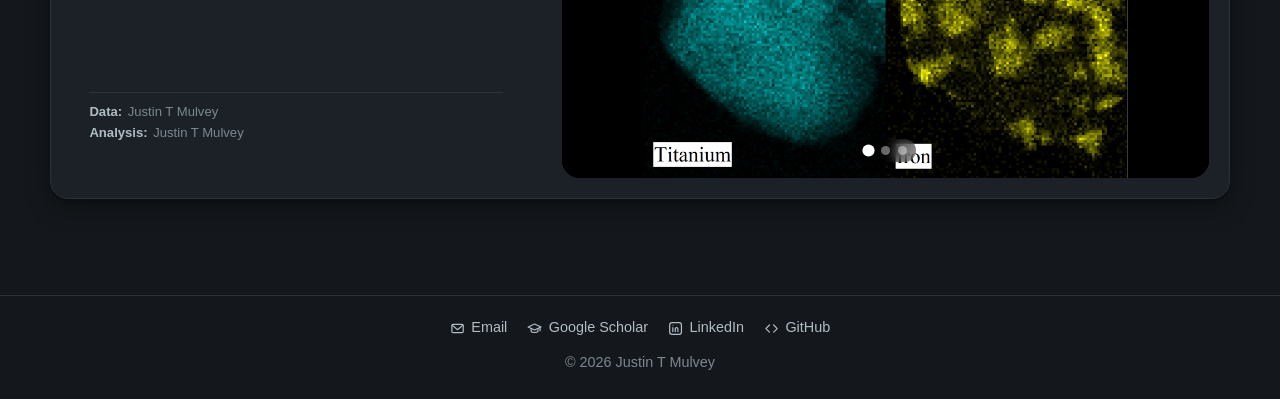
==== commit c3492459: "trouble shooting loading screen on research page - hard to emulate in local host" ====
--- a/index.html
+++ b/index.html
@@ -63,7 +63,7 @@
   <section class="hero hero--photo">
     <div class="wrap">
       <img class="hero__photo" src="assets/img/site/headshot.jpg" alt="Portrait of Justin T Mulvey" width="800" height="800">
-      <h1 class="hero__title">Justin T Mulvey</h1>
+      <h1 class="hero__title">Justin T Mulvey, PhD</h1>
       <p class="hero__tagline">
         Connecting structure, properties and performance through microscopy,
         computer vision, and data science.
--- a/assets/css/layout.css
+++ b/assets/css/layout.css
@@ -159,6 +159,28 @@
 .hero--photo .hero__tagline {
   max-width: 46ch;
 }
+
+/* Portrait + name block at the top of an inner page. Borrows .hero__photo
+   for the circle, then shrinks it — this is an identifier on a utility
+   page, not the top of the site, so it should not compete with the
+   research page's hero. No tagline here by design. */
+.page-identity {
+  display: flex;
+  flex-direction: column;
+  align-items: center;
+  text-align: center;
+  margin-bottom: 2.25rem;
+}
+
+.page-identity__photo {
+  width: clamp(120px, 16vw, 160px);
+  height: clamp(120px, 16vw, 160px);
+  margin-bottom: 1rem;
+}
+
+/* .page__title carries a 0.4em bottom margin for pages where prose
+   follows; here the block's own margin does that job. */
+.page-identity__name { margin-bottom: 0; }
 
 /* --- generic inner page ------------------------------------------- */
 
@@ -406,10 +428,15 @@
 
 /* --- contact ------------------------------------------------------- */
 
+/* 80% of the content column, centred — the rows were running the full page
+   width, which left a lot of empty space between a short label on the left
+   and its URL on the right. Pulled in 10% from each side. mobile.css puts
+   it back to full width, where there is none to spare. */
 .contact-links {
   list-style: none;
   padding: 0;
-  margin: 0;
+  margin: 0 auto;
+  width: 80%;
   display: grid;
   gap: 0.75rem;
 }
@@ -462,6 +489,7 @@
   margin: 1.75rem 0 0;
   font-size: var(--step--1);
   color: var(--ink-faint);
+  text-align: center;
 }
 
 .contact-note a { overflow-wrap: anywhere; }
--- a/assets/css/cards.css
+++ b/assets/css/cards.css
@@ -202,6 +202,46 @@
   background: #000;
 }
 
+/* ---- per-slide loading wheel ---------------------------------------
+   lazy-load.js adds .is-loading a second after a slide's media starts
+   fetching, if it still has no frame to paint. The track is white-alpha
+   rather than var(--line) because the media pane is black in both themes.
+   z-index stays under the arrows (4) so it never sits over a control. */
+
+.card__slide.is-loading::after {
+  content: "";
+  position: absolute;
+  top: 50%;
+  left: 50%;
+  width: 34px;
+  height: 34px;
+  /* centred with margins, not transform — the spin animation owns
+     transform, and the two would fight */
+  margin: -17px 0 0 -17px;
+  border: 2px solid rgba(255, 255, 255, 0.22);
+  border-top-color: var(--accent);
+  border-radius: 50%;
+  animation: spinner-rotate 0.8s linear infinite;
+  z-index: 3;
+  pointer-events: none;
+}
+
+/* base.css clamps animations to 0.01ms under reduced motion, which leaves
+   the wheel juddering instead of spinning. Those users get the word. */
+@media (prefers-reduced-motion: reduce) {
+  .card__slide.is-loading::after {
+    content: "Loading…";
+    width: auto;
+    height: auto;
+    margin: 0;
+    transform: translate(-50%, -50%);
+    border: 0;
+    animation: none;
+    color: rgba(255, 255, 255, 0.72);
+    font-size: 0.8rem;
+  }
+}
+
 /* ---- click-through affordance -------------------------------------- */
 
 /* prev/next: fixed to the media pane's edges, vertically centered */
--- a/assets/css/mobile.css
+++ b/assets/css/mobile.css
@@ -101,7 +101,11 @@
   .card__slides::-webkit-scrollbar { display: none; }
 
   .card__slide {
-    position: static;
+    /* relative, not static: the slide has to be the containing block for
+       its own loading wheel, or every slide in the strip would centre its
+       wheel on the media pane instead of on itself. Relative changes
+       nothing about the flex layout. */
+    position: relative;
     flex: 0 0 100%;
     opacity: 1;
     visibility: visible;
@@ -215,7 +219,12 @@
      page a horizontal scroll. Stacking the two solves the overflow and
      leaves the URL readable instead of ellipsised down to nothing. */
 
-  .contact-links { gap: 0.6rem; }
+  /* full width again: the desktop rule insets the rows by 10% a side to
+     stop them stretching, but a phone column has no width to give away */
+  .contact-links {
+    gap: 0.6rem;
+    width: 100%;
+  }
 
   .contact-links a {
     flex-direction: column;
